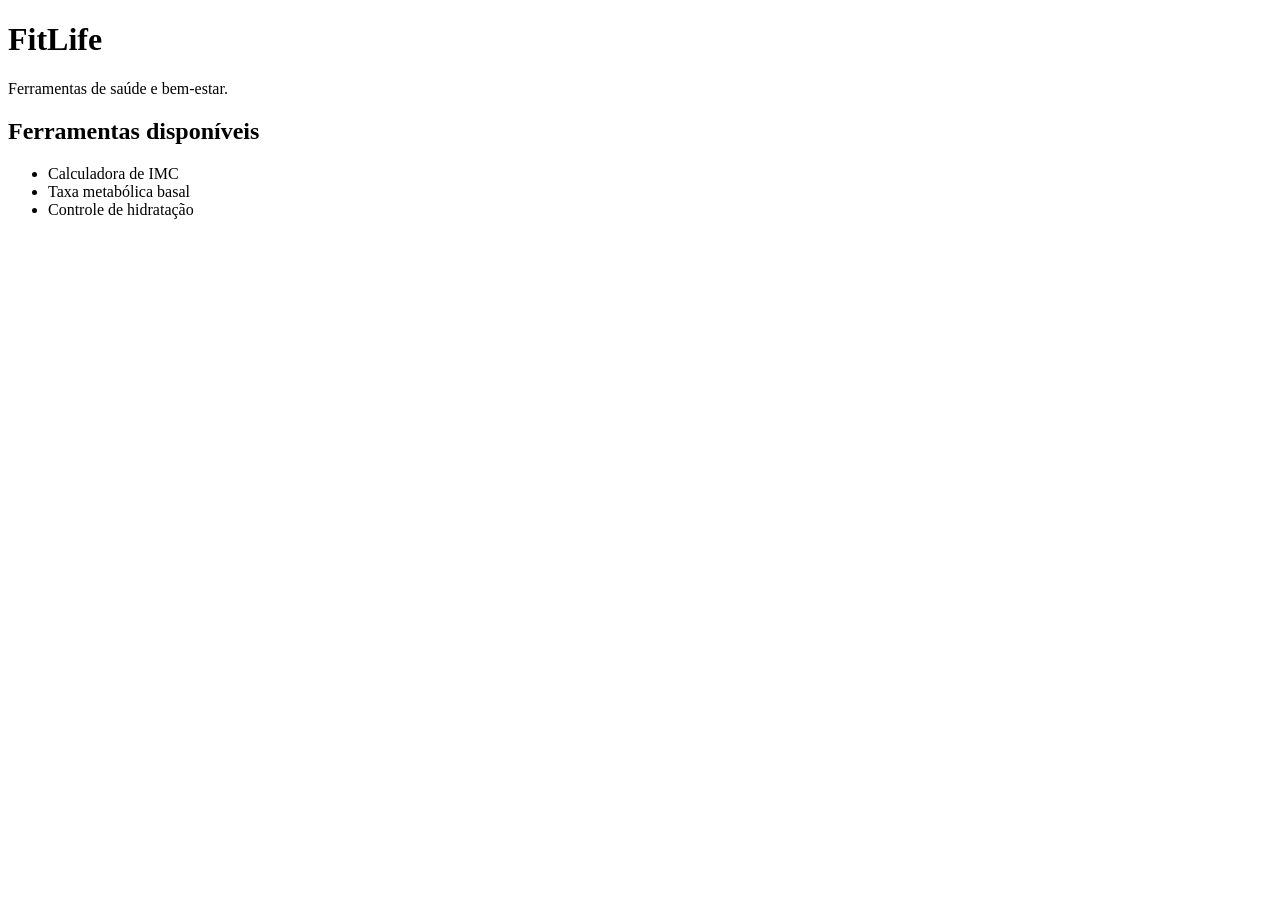
==== index.html @ 2baa235a "first commit" ====
<!DOCTYPE html>
<html lang="pt-BR">
<head>
    <meta charset="UTF-8">
    <meta name="viewport" content="width=device-width, initial-scale=1.0">
    <title>Fitlife</title>
</head>
<body>
    

    <h1>FitLife</h1>

    <p>Ferramentas de saúde e bem-estar.</p>

    <h2>Ferramentas disponíveis</h2>

    <ul>
        <li>Calculadora de IMC</li>
        <li>Taxa metabólica basal</li>
        <li>Controle de hidratação</li>
    </ul>

</body>
</html>
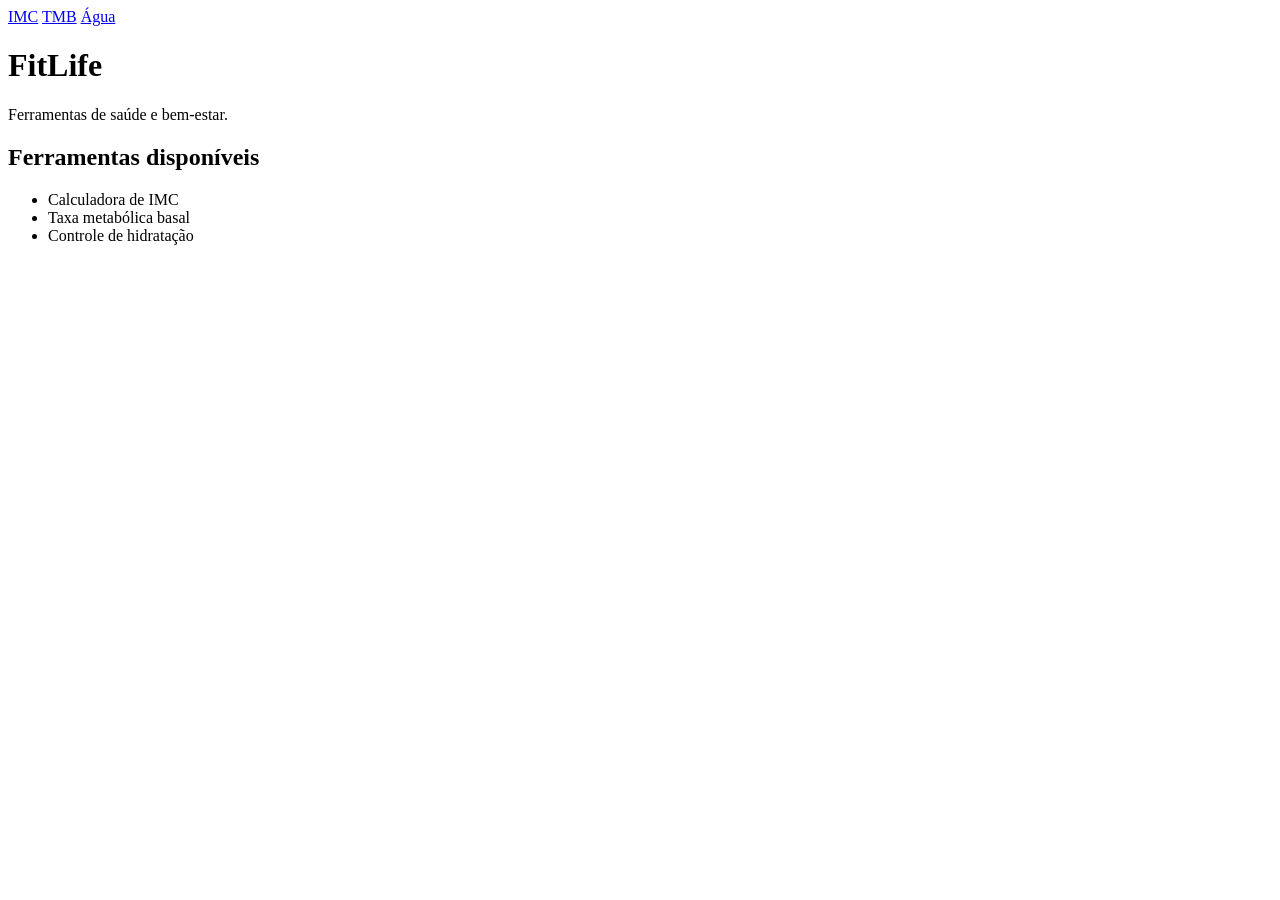
==== commit 33bfba73: "criado conteudo dentro das paginas" ====
--- a/index.html
+++ b/index.html
@@ -5,8 +5,12 @@
     <meta name="viewport" content="width=device-width, initial-scale=1.0">
     <title>Fitlife</title>
 </head>
-<body>
+<body>  
     
+    <a href="pages/imc.html">IMC</a>
+    <a href="pages/tmb.html">TMB</a>
+    <a href="pages/water.html">Água</a>
+
 
     <h1>FitLife</h1>
 
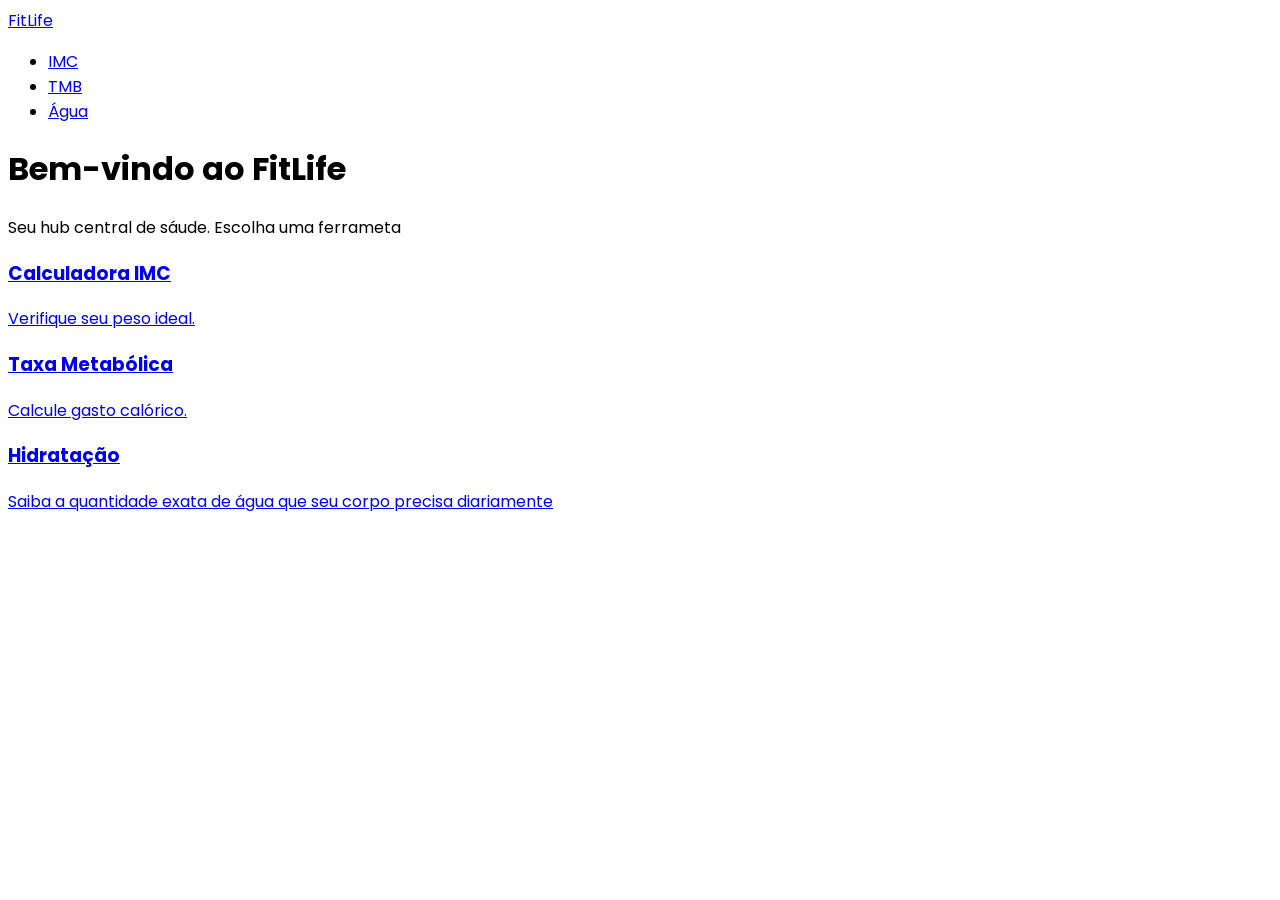
==== commit e7e5c0ff: "finalizado html index.html" ====
--- a/index.html
+++ b/index.html
@@ -3,26 +3,44 @@
 <head>
     <meta charset="UTF-8">
     <meta name="viewport" content="width=device-width, initial-scale=1.0">
+    <link rel="preconnect" href="https://fonts.googleapis.com">
+    <link rel="preconnect" href="https://fonts.gstatic.com" crossorigin>
+    <link href="https://fonts.googleapis.com/css2?family=Poppins:ital,wght@0,100;0,200;0,300;0,400;0,500;0,600;0,700;0,800;0,900;1,100;1,200;1,300;1,400;1,500;1,600;1,700;1,800;1,900&display=swap" rel="stylesheet">
     <title>Fitlife</title>
 </head>
-<body>  
-    
-    <a href="pages/imc.html">IMC</a>
-    <a href="pages/tmb.html">TMB</a>
-    <a href="pages/water.html">Água</a>
+<body style="font-family: Poppins;" >  
 
+    <nav>
+        <a href="index.html">FitLife</a>
 
-    <h1>FitLife</h1>
+        <ul>
+            <li><a href="pages/imc.html">IMC</a></li>
+            <li><a href="pages/tmb.html">TMB</a></li>
+            <li><a href="pages/water.html">Água</a></li>
+        </ul>
+    </nav>
 
-    <p>Ferramentas de saúde e bem-estar.</p>
+    <header>
+        <h1>Bem-vindo ao FitLife</h1>
+        <p>Seu hub central de sáude. Escolha uma ferrameta</p>
+    </header>
 
-    <h2>Ferramentas disponíveis</h2>
-
-    <ul>
-        <li>Calculadora de IMC</li>
-        <li>Taxa metabólica basal</li>
-        <li>Controle de hidratação</li>
-    </ul>
+    <main>
+        <section>
+            <a href="pages/imc.html">
+                <h3>Calculadora IMC</h3>
+                <p>Verifique seu peso ideal.</p>
+            </a>
+            <a href="pages/tmb.html">
+                <h3>Taxa Metabólica</h3>
+                <p>Calcule gasto calórico.</p>
+            </a>
+            <a href="pages/water.html">
+                <h3>Hidratação</h3>
+                <p>Saiba a quantidade exata de água que seu corpo precisa diariamente</p>
+            </a>
+        </section>
+    </main>
 
 </body>
 </html>
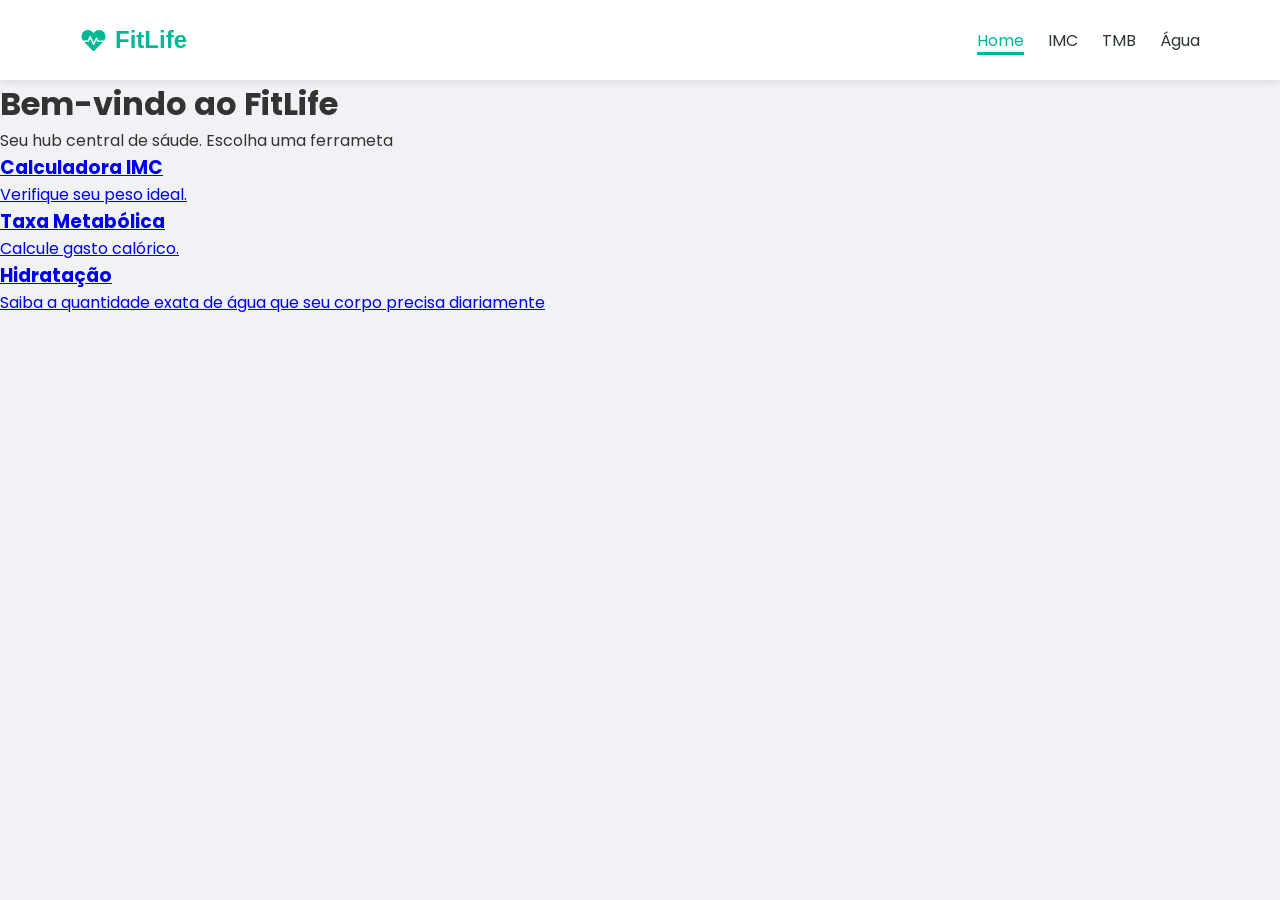
==== commit 0fc749ba: "adicionado estilização na navbar" ====
--- a/index.html
+++ b/index.html
@@ -5,18 +5,26 @@
     <meta name="viewport" content="width=device-width, initial-scale=1.0">
     <link rel="preconnect" href="https://fonts.googleapis.com">
     <link rel="preconnect" href="https://fonts.gstatic.com" crossorigin>
+    <link rel="stylesheet" href="css/styles.css">
+    <link
+    rel="stylesheet"
+    href="https://cdnjs.cloudflare.com/ajax/libs/font-awesome/6.0.0/css/all.min.css"
+    />
     <link href="https://fonts.googleapis.com/css2?family=Poppins:ital,wght@0,100;0,200;0,300;0,400;0,500;0,600;0,700;0,800;0,900;1,100;1,200;1,300;1,400;1,500;1,600;1,700;1,800;1,900&display=swap" rel="stylesheet">
     <title>Fitlife</title>
 </head>
-<body style="font-family: Poppins;" >  
+<body>  
 
     <nav>
-        <a href="index.html">FitLife</a>
+        <a class="logo" href="index.html">
+            <i class="fas fa-heartbeat"></i> FitLife
+        </a>
 
-        <ul>
-            <li><a href="pages/imc.html">IMC</a></li>
-            <li><a href="pages/tmb.html">TMB</a></li>
-            <li><a href="pages/water.html">Água</a></li>
+        <ul class="nav-links">
+            <li><a class="nav-link" id="nav-active" href="index.html">Home</a></li>
+            <li><a class="nav-link" href="pages/imc.html">IMC</a></li>
+            <li><a class="nav-link" href="pages/tmb.html">TMB</a></li>
+            <li><a class="nav-link" href="pages/water.html">Água</a></li>
         </ul>
     </nav>
 
--- a/css/styles.css
+++ b/css/styles.css
@@ -0,0 +1,51 @@
+* {
+    margin: 0;
+    padding: 0;
+    box-sizing: border-box;
+}
+
+body {
+    font-family: 'Poppins', sans-serif;
+    background-color: #f0f2f5;
+    color: #333
+}
+
+nav {
+    /* flexbox */
+    display: flex;
+    justify-content: space-between;
+    align-items: center;
+
+    height: 80px;
+    background-color: #fff;
+    padding: 0 80px;
+    box-shadow: 0 2px 8px rgba(0 , 0, 0, 0.1);
+}
+
+.logo {
+    /* flexbox */
+    display: flex;
+    align-items: center;
+    gap: 8px;
+    font-size:24px;
+    color: #00b894;
+    text-decoration: none;
+    font-weight: 600;
+}
+
+.nav-links {
+    display: flex;
+    list-style: none;
+    gap: 24px
+}
+
+.nav-link {
+    text-decoration: none;
+    color: #2d3436;
+    font-size: 16px;
+}
+
+#nav-active { 
+    border-bottom: 3px #00b894 solid;
+    color: #00b894
+}
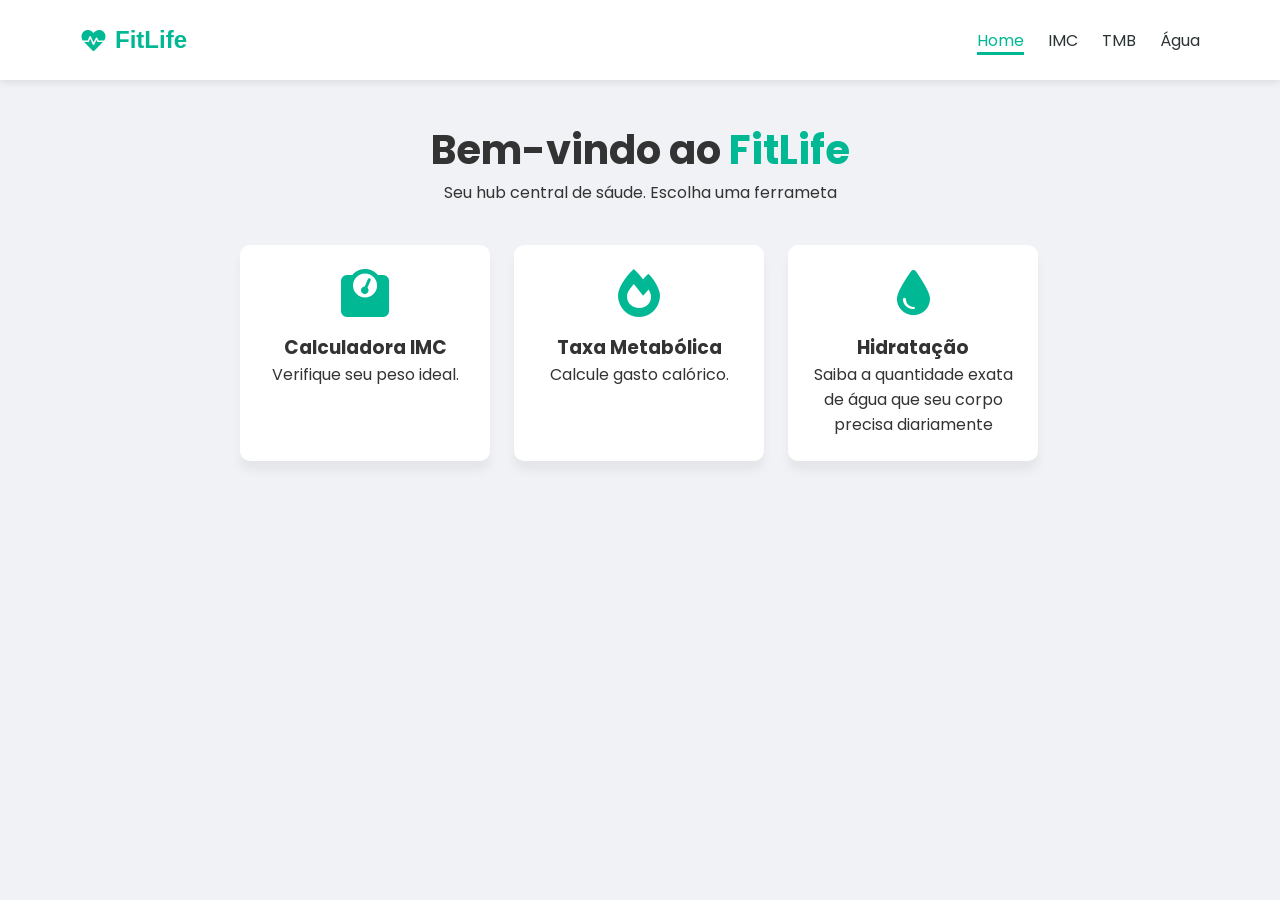
==== commit c9e7691c: "adicionado estilizacao na pagina home" ====
--- a/index.html
+++ b/index.html
@@ -28,22 +28,25 @@
         </ul>
     </nav>
 
-    <header>
-        <h1>Bem-vindo ao FitLife</h1>
+    <header class="header-container">
+        <h1>Bem-vindo ao <span>FitLife</span></h1>
         <p>Seu hub central de sáude. Escolha uma ferrameta</p>
     </header>
 
     <main>
-        <section>
-            <a href="pages/imc.html">
+        <section class="cards-section">
+            <a class="feature-card" href="pages/imc.html">
+                <i class="fas fa-weight"></i>
                 <h3>Calculadora IMC</h3>
                 <p>Verifique seu peso ideal.</p>
             </a>
-            <a href="pages/tmb.html">
+            <a class="feature-card" href="pages/tmb.html">
+                <i class="fas fa-fire"></i>
                 <h3>Taxa Metabólica</h3>
                 <p>Calcule gasto calórico.</p>
             </a>
-            <a href="pages/water.html">
+            <a class="feature-card" href="pages/water.html">
+                <i class="fas fa-tint"></i>
                 <h3>Hidratação</h3>
                 <p>Saiba a quantidade exata de água que seu corpo precisa diariamente</p>
             </a>
--- a/css/styles.css
+++ b/css/styles.css
@@ -45,7 +45,56 @@
     font-size: 16px;
 }
 
+.nav-link:hover {
+    color: #00b894
+}
+
 #nav-active { 
     border-bottom: 3px #00b894 solid;
     color: #00b894
+}
+
+.header-container {
+    text-align: center;
+    padding: 40px 0;
+}
+
+.header-container h1 {
+    font-size: 40px;
+}
+
+.header-container span {
+    color: #00b894
+}
+
+main {
+    width: 800px;
+    margin: 0 auto;
+}
+
+.cards-section {
+    display: flex;
+    gap: 24px;
+    text-align: center;
+}
+
+.feature-card {
+    background-color: #fff;
+    color: #333;
+    padding: 24px;
+    border-radius: 10px;
+    text-align: center;
+    text-decoration: none;
+    box-shadow: 0 10px 10px rgba(0, 0, 0, 0.05);
+    width: 250px;
+}
+
+.feature-card:hover {
+    border: 2px solid #00b894;
+}
+
+.feature-card i {
+    font-size: 48px;
+    color: #00b894;
+    margin-bottom: 16px;
 }
